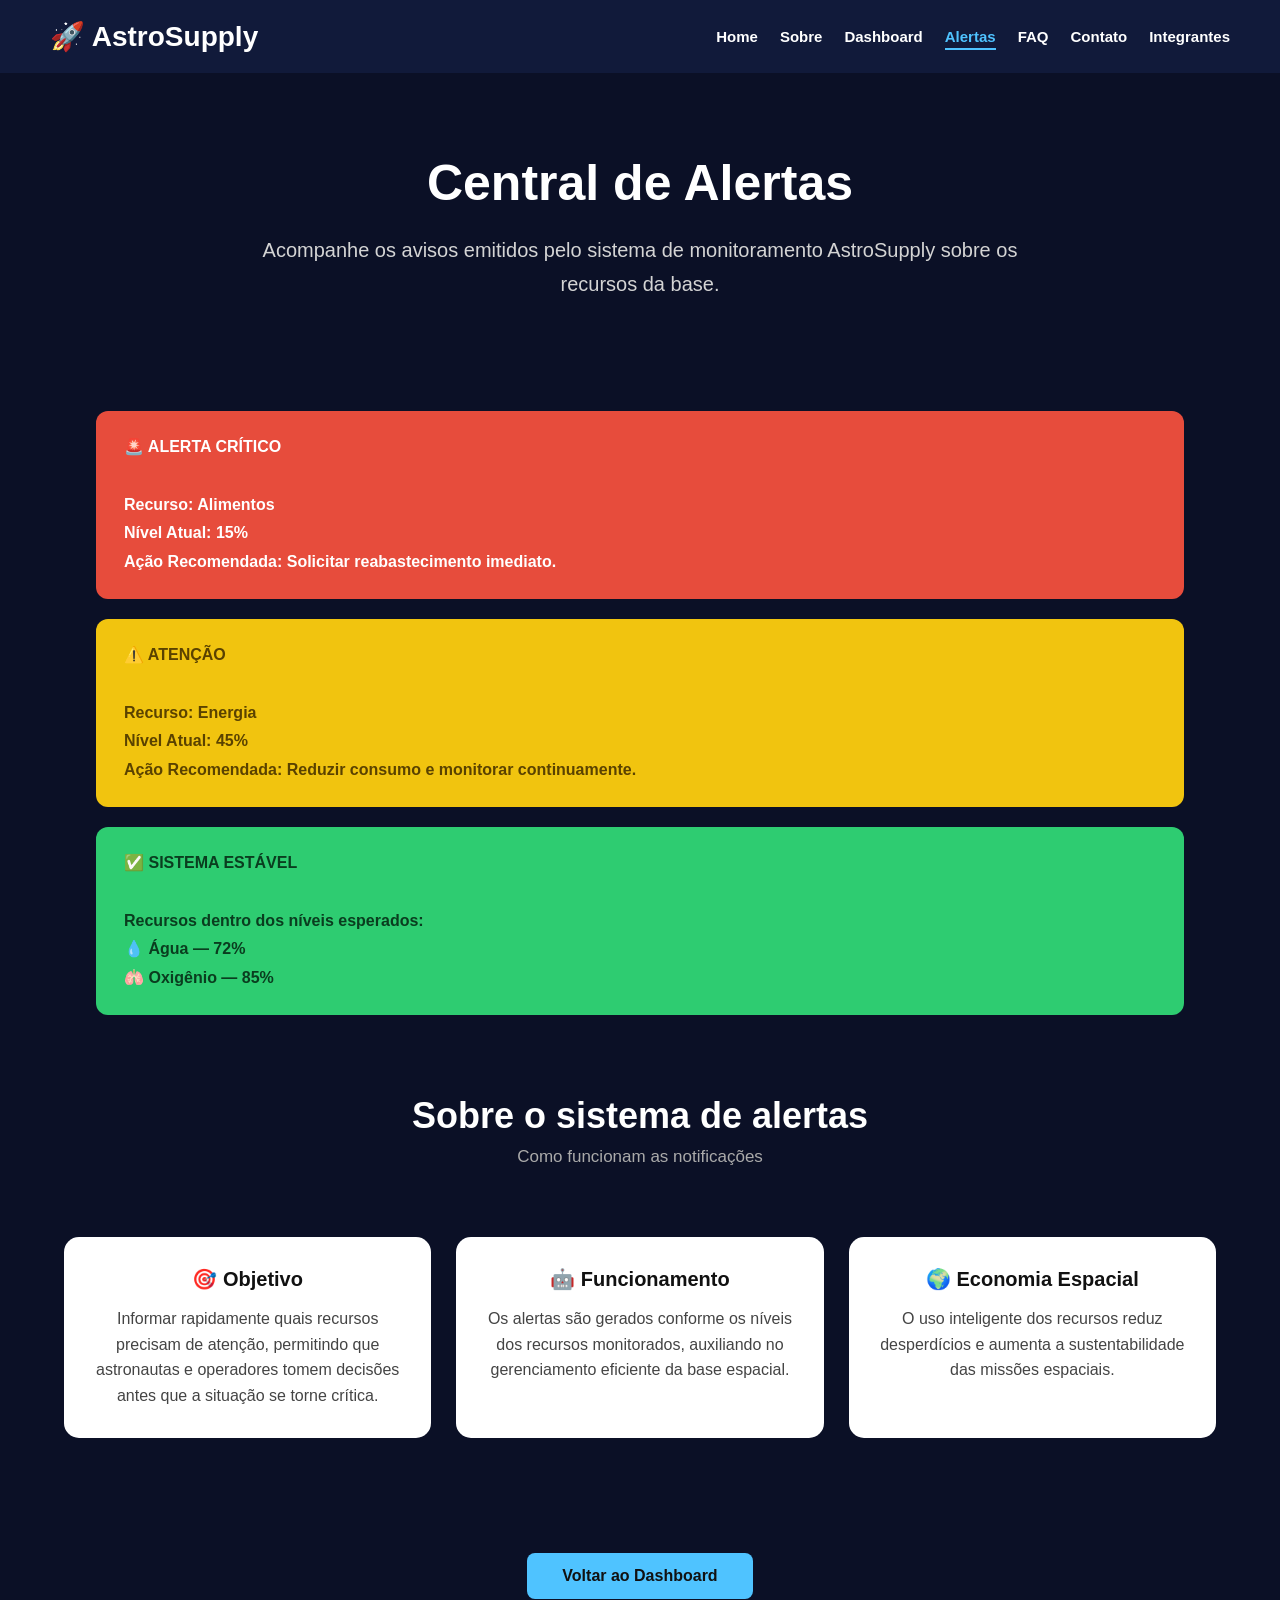
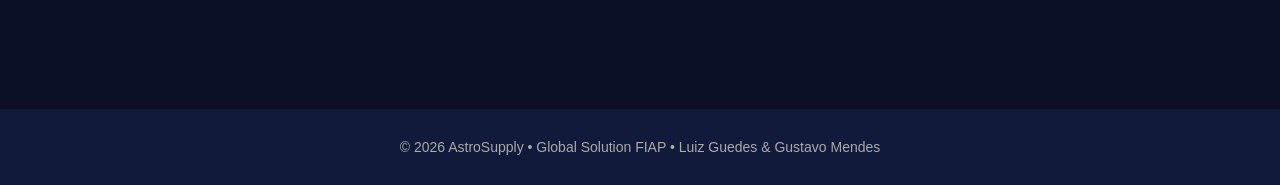
==== alertas.html @ 76445075 "pagina alertas com niveis de criticidade" ====
<!DOCTYPE html>
<html lang="pt-BR">

<head>
    <meta charset="UTF-8">
    <meta name="viewport" content="width=device-width, initial-scale=1.0">
    <title>Alertas - AstroSupply</title>
    <link rel="stylesheet" href="css/style.css">
</head>

<body>

    <header>
        <div class="logo">
            🚀 <span>AstroSupply</span>
        </div>

        <button class="hamburguer" id="hamburguer" aria-label="Abrir menu">
            <span></span>
            <span></span>
            <span></span>
        </button>

        <nav id="menuNav">
            <ul>
                <li><a href="index.html">Home</a></li>
                <li><a href="sobre.html">Sobre</a></li>
                <li><a href="dashboard.html">Dashboard</a></li>
                <li><a href="alertas.html">Alertas</a></li>
                <li><a href="faq.html">FAQ</a></li>
                <li><a href="contato.html">Contato</a></li>
                <li><a href="integrantes.html">Integrantes</a></li>
            </ul>
        </nav>
    </header>

    <main>

        <section class="hero">
            <h1>Central de Alertas</h1>
            <p>
                Acompanhe os avisos emitidos pelo sistema de monitoramento
                AstroSupply sobre os recursos da base.
            </p>
        </section>

        <section class="alertas-lista">

            <div class="alerta vermelho">
                🚨 <strong>ALERTA CRÍTICO</strong>
                <br><br>
                Recurso: <strong>Alimentos</strong><br>
                Nível Atual: <strong>15%</strong><br>
                Ação Recomendada: Solicitar reabastecimento imediato.
            </div>

            <div class="alerta amarelo">
                ⚠️ <strong>ATENÇÃO</strong>
                <br><br>
                Recurso: <strong>Energia</strong><br>
                Nível Atual: <strong>45%</strong><br>
                Ação Recomendada: Reduzir consumo e monitorar continuamente.
            </div>

            <div class="alerta verde">
                ✅ <strong>SISTEMA ESTÁVEL</strong>
                <br><br>
                Recursos dentro dos níveis esperados:<br>
                💧 Água — 72%<br>
                🫁 Oxigênio — 85%
            </div>

        </section>

        <section class="secao-titulo">
            <h2>Sobre o sistema de alertas</h2>
            <p>Como funcionam as notificações</p>
        </section>

        <section class="cards">
            <div class="card">
                <h2>🎯 Objetivo</h2>
                <p>
                    Informar rapidamente quais recursos precisam de atenção,
                    permitindo que astronautas e operadores tomem decisões
                    antes que a situação se torne crítica.
                </p>
            </div>

            <div class="card">
                <h2>🤖 Funcionamento</h2>
                <p>
                    Os alertas são gerados conforme os níveis dos recursos
                    monitorados, auxiliando no gerenciamento eficiente
                    da base espacial.
                </p>
            </div>

            <div class="card">
                <h2>🌍 Economia Espacial</h2>
                <p>
                    O uso inteligente dos recursos reduz desperdícios e
                    aumenta a sustentabilidade das missões espaciais.
                </p>
            </div>
        </section>

        <div style="text-align: center; padding: 20px 0 50px;">
            <a href="dashboard.html" class="btn">Voltar ao Dashboard</a>
        </div>

    </main>

    <footer>
        <p>© 2026 AstroSupply • Global Solution FIAP • Luiz Guedes & Gustavo Mendes</p>
    </footer>

    <script src="js/script.js"></script>

</body>

</html>
---- css/style.css ----
* {
    margin: 0;
    padding: 0;
    box-sizing: border-box;
}

body {
    font-family: Arial, Helvetica, sans-serif;
    background: #0b1026;
    color: white;
}

header {
    background: #111a3a;
    padding: 20px 50px;
    display: flex;
    justify-content: space-between;
    align-items: center;
    position: sticky;
    top: 0;
    z-index: 999;
}

.logo {
    font-size: 28px;
    font-weight: bold;
    color: #4fc3ff;
}

.logo span {
    color: white;
}

nav ul {
    display: flex;
    list-style: none;
    gap: 22px;
}

nav a {
    text-decoration: none;
    color: white;
    font-weight: bold;
    font-size: 15px;
    transition: color 0.3s;
}

nav a:hover {
    color: #4fc3ff;
}

nav a.ativo {
    color: #4fc3ff;
    border-bottom: 2px solid #4fc3ff;
    padding-bottom: 3px;
}

.hero {
    text-align: center;
    padding: 80px 30px;
}

.hero h1 {
    font-size: 50px;
    margin-bottom: 20px;
    line-height: 1.2;
}

.hero p {
    width: 65%;
    margin: auto;
    font-size: 20px;
    color: #d4d4d4;
    line-height: 1.7;
}

footer {
    background: #111a3a;
    text-align: center;
    padding: 30px;
    margin-top: 60px;
    color: #aaa;
    font-size: 14px;
}

.hamburguer {
    display: none;
    flex-direction: column;
    gap: 5px;
    cursor: pointer;
    background: none;
    border: none;
    padding: 5px;
}

.hamburguer span {
    display: block;
    width: 25px;
    height: 3px;
    background: white;
    border-radius: 3px;
    transition: all 0.3s;
}

.hamburguer.aberto span:nth-child(1) {
    transform: rotate(45deg) translate(5px, 6px);
}

.hamburguer.aberto span:nth-child(2) {
    opacity: 0;
}

.hamburguer.aberto span:nth-child(3) {
    transform: rotate(-45deg) translate(5px, -6px);
}
.btn {
    display: inline-block;
    margin-top: 35px;
    background: #4fc3ff;
    color: #111;
    padding: 14px 35px;
    text-decoration: none;
    border-radius: 8px;
    font-weight: bold;
    font-size: 16px;
    transition: 0.3s;
}

.btn:hover {
    background: white;
}

.secao-titulo {
    text-align: center;
    padding: 50px 20px 10px;
}

.secao-titulo h2 {
    font-size: 36px;
    color: white;
    margin-bottom: 10px;
}

.secao-titulo p {
    color: #aaa;
    font-size: 17px;
}

.cards {
    width: 90%;
    margin: 60px auto;
    display: grid;
    grid-template-columns: repeat(auto-fit, minmax(250px, 1fr));
    gap: 25px;
}

.card {
    background: white;
    color: #111;
    border-radius: 15px;
    padding: 30px;
    text-align: center;
    transition: transform 0.3s;
}

.card:hover {
    transform: translateY(-8px);
}

.card h2 {
    margin-bottom: 15px;
    font-size: 20px;
}

.card p {
    color: #444;
    line-height: 1.6;
}
.dashboard {
    width: 90%;
    margin: 50px auto;
    display: grid;
    grid-template-columns: repeat(auto-fit, minmax(270px, 1fr));
    gap: 30px;
}

.recurso {
    background: white;
    color: #111;
    padding: 28px;
    border-radius: 15px;
    text-align: center;
}

.recurso h2 {
    margin-bottom: 10px;
    font-size: 22px;
}

.recurso h3 {
    font-size: 38px;
    margin-bottom: 14px;
    color: #111;
}

.barra {
    width: 100%;
    height: 22px;
    background: #ddd;
    border-radius: 20px;
    overflow: hidden;
    margin-bottom: 14px;
}

.progresso {
    height: 100%;
    background: #4fc3ff;
    border-radius: 20px;
}

.recurso p {
    color: #555;
    font-size: 15px;
}
.alertas-lista {
    width: 85%;
    margin: 30px auto;
}

.alerta {
    width: 100%;
    margin: 20px auto;
    padding: 22px 28px;
    border-radius: 12px;
    font-weight: bold;
    font-size: 16px;
    line-height: 1.8;
}

.verde {
    background: #2ecc71;
    color: #0a3d1f;
}

.amarelo {
    background: #f1c40f;
    color: #5a4200;
}

.vermelho {
    background: #e74c3c;
    color: white;
}
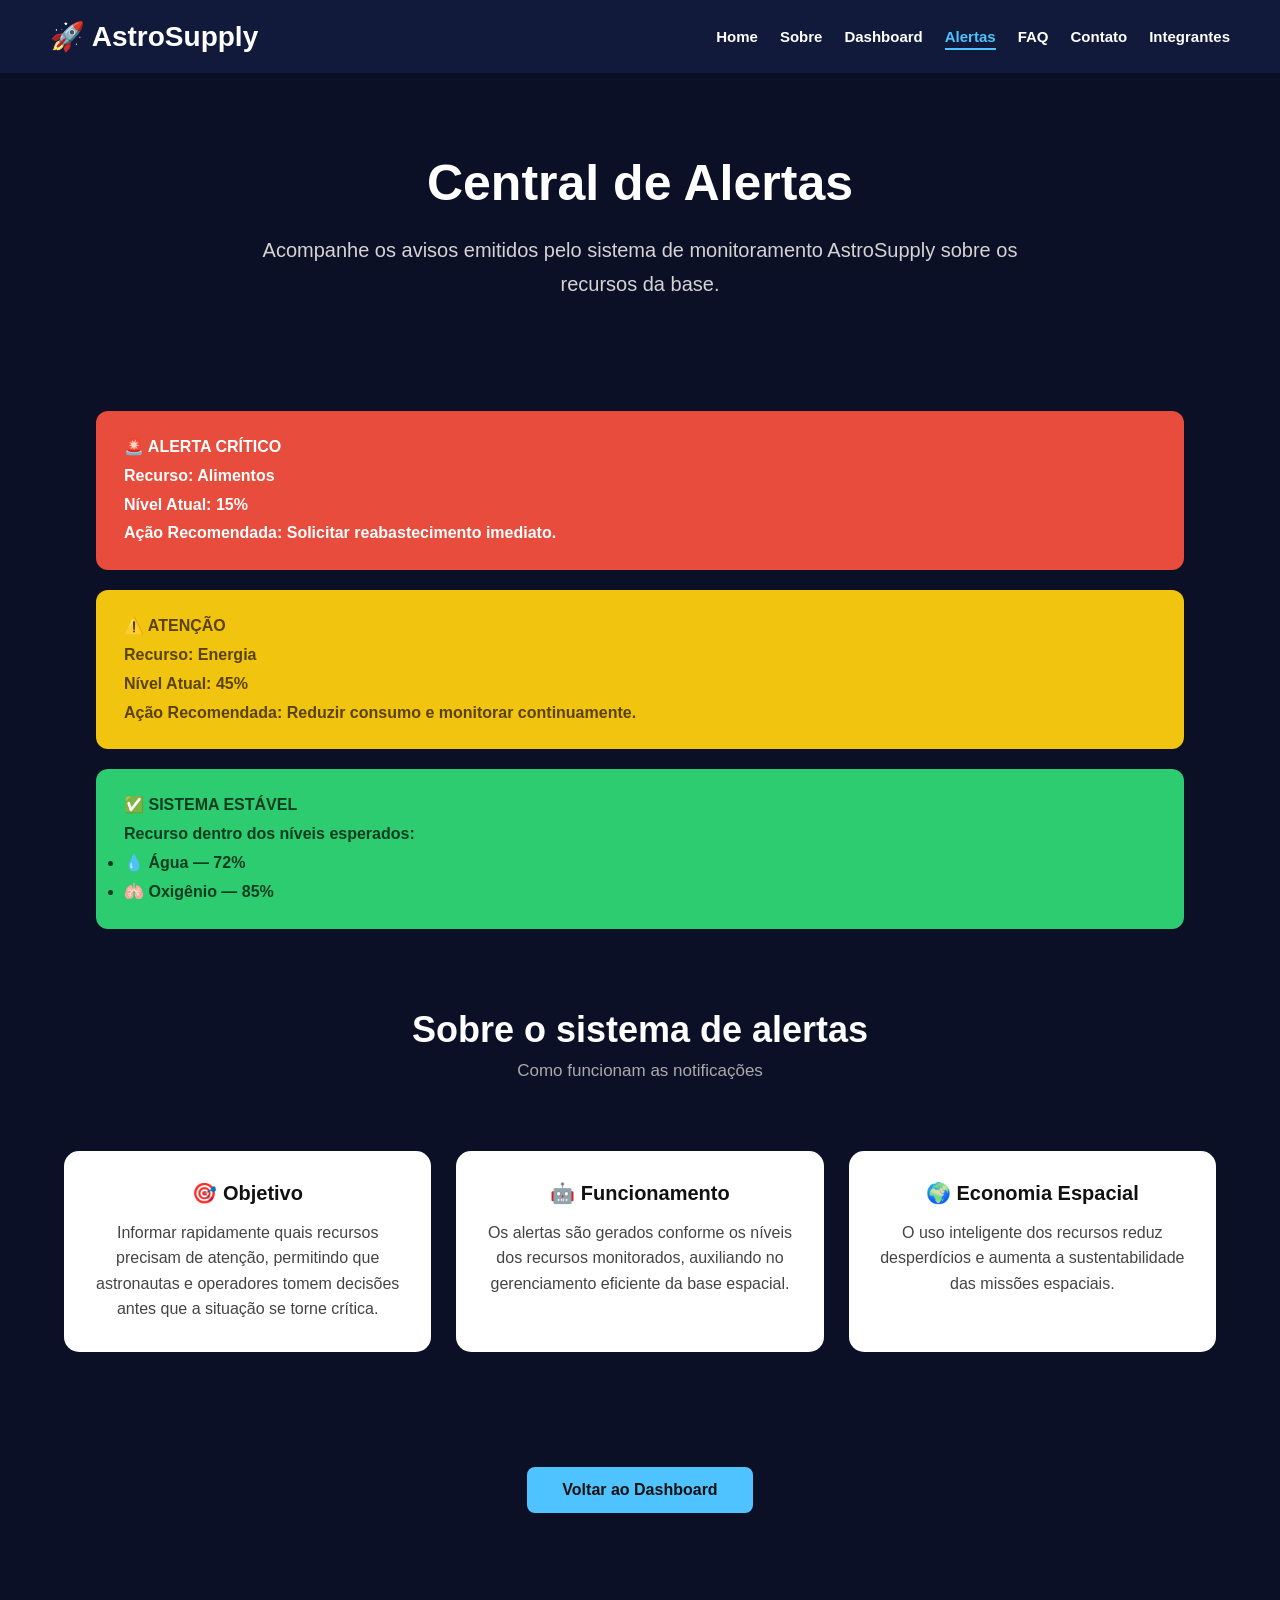
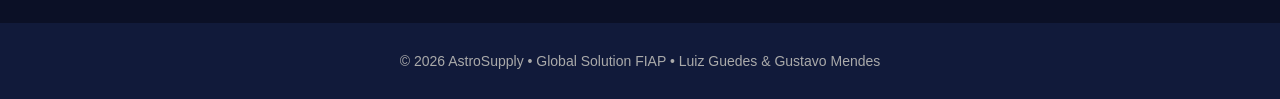
==== commit fc85325c: "corrigindo erros estruturais" ====
--- a/alertas.html
+++ b/alertas.html
@@ -1,13 +1,12 @@
 <!DOCTYPE html>
 <html lang="pt-BR">
-
 <head>
     <meta charset="UTF-8">
     <meta name="viewport" content="width=device-width, initial-scale=1.0">
-    <title>Alertas - AstroSupply</title>
-    <link rel="stylesheet" href="css/style.css">
+    <title>Central de Alertas - AstroSupply</title>
+    
+    <link rel="stylesheet" href="css/style.css"> 
 </head>
-
 <body>
 
     <header>
@@ -35,7 +34,6 @@
     </header>
 
     <main>
-
         <section class="hero">
             <h1>Central de Alertas</h1>
             <p>
@@ -45,31 +43,28 @@
         </section>
 
         <section class="alertas-lista">
-
             <div class="alerta vermelho">
                 🚨 <strong>ALERTA CRÍTICO</strong>
-                <br><br>
-                Recurso: <strong>Alimentos</strong><br>
-                Nível Atual: <strong>15%</strong><br>
-                Ação Recomendada: Solicitar reabastecimento imediato.
+                <p>Recurso: <strong>Alimentos</strong></p>
+                <p>Nível Atual: <strong>15%</strong></p>
+                <p>Ação Recomendada: Solicitar reabastecimento imediato.</p>
             </div>
 
             <div class="alerta amarelo">
                 ⚠️ <strong>ATENÇÃO</strong>
-                <br><br>
-                Recurso: <strong>Energia</strong><br>
-                Nível Atual: <strong>45%</strong><br>
-                Ação Recomendada: Reduzir consumo e monitorar continuamente.
+                <p>Recurso: <strong>Energia</strong></p>
+                <p>Nível Atual: <strong>45%</strong></p>
+                <p>Ação Recomendada: Reduzir consumo e monitorar continuamente.</p>
             </div>
 
             <div class="alerta verde">
                 ✅ <strong>SISTEMA ESTÁVEL</strong>
-                <br><br>
-                Recursos dentro dos níveis esperados:<br>
-                💧 Água — 72%<br>
-                🫁 Oxigênio — 85%
+                <p>Recurso dentro dos níveis esperados:</p>
+                <ul>
+                    <li>💧 Água — 72%</li>
+                    <li>🫁 Oxigênio — 85%</li>
+                </ul>
             </div>
-
         </section>
 
         <section class="secao-titulo">
@@ -105,10 +100,9 @@
             </div>
         </section>
 
-        <div style="text-align: center; padding: 20px 0 50px;">
+        <div class="secao-botao">
             <a href="dashboard.html" class="btn">Voltar ao Dashboard</a>
         </div>
-
     </main>
 
     <footer>
@@ -116,7 +110,5 @@
     </footer>
 
     <script src="js/script.js"></script>
-
 </body>
-
 </html>
--- a/css/style.css
+++ b/css/style.css
@@ -113,6 +113,7 @@
 .hamburguer.aberto span:nth-child(3) {
     transform: rotate(-45deg) translate(5px, -6px);
 }
+
 .btn {
     display: inline-block;
     margin-top: 35px;
@@ -128,6 +129,7 @@
 
 .btn:hover {
     background: white;
+    color: #111;
 }
 
 .secao-titulo {
@@ -176,6 +178,7 @@
     color: #444;
     line-height: 1.6;
 }
+
 .dashboard {
     width: 90%;
     margin: 50px auto;
@@ -218,10 +221,34 @@
     border-radius: 20px;
 }
 
+.progresso-agua {
+    width: 72%;
+}
+
+.progresso-oxigenio {
+    width: 85%;
+}
+
+.progresso-energia {
+    width: 45%;
+    background: #f39c12;
+}
+
+.progresso-alimentos {
+    width: 15%;
+    background: #e74c3c;
+}
+
+.secao-botao {
+    text-align: center;
+    padding: 20px 0 50px;
+}
+
 .recurso p {
     color: #555;
     font-size: 15px;
 }
+
 .alertas-lista {
     width: 85%;
     margin: 30px auto;
@@ -250,4 +277,159 @@
 .vermelho {
     background: #e74c3c;
     color: white;
+}
+
+.faq {
+    width: 80%;
+    margin: 50px auto;
+}
+
+.pergunta {
+    background: white;
+    color: black;
+    margin-bottom: 15px;
+    border-radius: 10px;
+    overflow: hidden;
+}
+
+.pergunta-titulo {
+    padding: 20px 25px;
+    cursor: pointer;
+    display: flex;
+    justify-content: space-between;
+    align-items: center;
+    font-size: 16px;
+    font-weight: bold;
+    user-select: none;
+    transition: background 0.3s;
+}
+
+.pergunta-titulo:hover {
+    background: #f0f0f0;
+}
+
+.pergunta-titulo .seta {
+    font-size: 12px;
+    transition: transform 0.3s;
+}
+
+.pergunta-titulo.aberta .seta {
+    transform: rotate(180deg);
+}
+
+.resposta {
+    display: none;
+    padding: 0 25px 20px;
+    color: #444;
+    line-height: 1.7;
+    font-size: 15px;
+    border-top: 1px solid #eee;
+}
+
+.form-wrapper {
+    width: 520px;
+    max-width: 90%;
+    margin: 40px auto;
+}
+
+.form-wrapper label {
+    display: block;
+    margin-bottom: 6px;
+    font-weight: bold;
+    font-size: 14px;
+    color: #ccc;
+}
+
+.form-wrapper input,
+.form-wrapper textarea {
+    width: 100%;
+    margin-bottom: 20px;
+    padding: 14px;
+    border: none;
+    border-radius: 8px;
+    font-size: 15px;
+    font-family: Arial, sans-serif;
+}
+
+.form-wrapper textarea {
+    resize: none;
+    height: 150px;
+}
+
+.form-wrapper button {
+    width: 100%;
+    background: #4fc3ff;
+    border: none;
+    padding: 15px;
+    border-radius: 8px;
+    font-size: 16px;
+    cursor: pointer;
+    font-weight: bold;
+    transition: 0.3s;
+}
+
+.form-wrapper button:hover {
+    background: white;
+}
+
+.msg-sucesso {
+    display: none;
+    background: #2ecc71;
+    color: white;
+}
+.integrantes-container {
+    display: flex;
+    flex-wrap: wrap;
+    gap: 30px;
+    justify-content: center;
+    padding: 20px;
+}
+
+.card-integrante {
+    background-color: #ffffff;
+    border: 1px solid #e0e0e0;
+    border-radius: 8px;
+    box-shadow: 0 4px 6px rgba(0, 0, 0, 0.1);
+    display: flex;
+    align-items: center;
+    padding: 20px;
+    max-width: 500px;
+    width: 100%;
+}
+
+.foto-container {
+    flex-shrink: 0;
+    margin-right: 20px;
+}
+
+.foto-perfil {
+    width: 120px;
+    height: 120px;
+    border-radius: 50%;
+    object-fit: cover;
+    display: block;
+}
+
+.info-container {
+    display: flex;
+    flex-direction: column;
+}
+
+.info-container h2 {
+    margin: 0 0 5px 0;
+    font-size: 1.4rem;
+}
+
+.info-container p {
+    margin: 2px 0;
+}
+
+.links-sociais {
+    margin-top: 10px;
+}
+
+.links-sociais a {
+    margin-right: 15px;
+    text-decoration: none;
+    font-weight: bold;
 }
